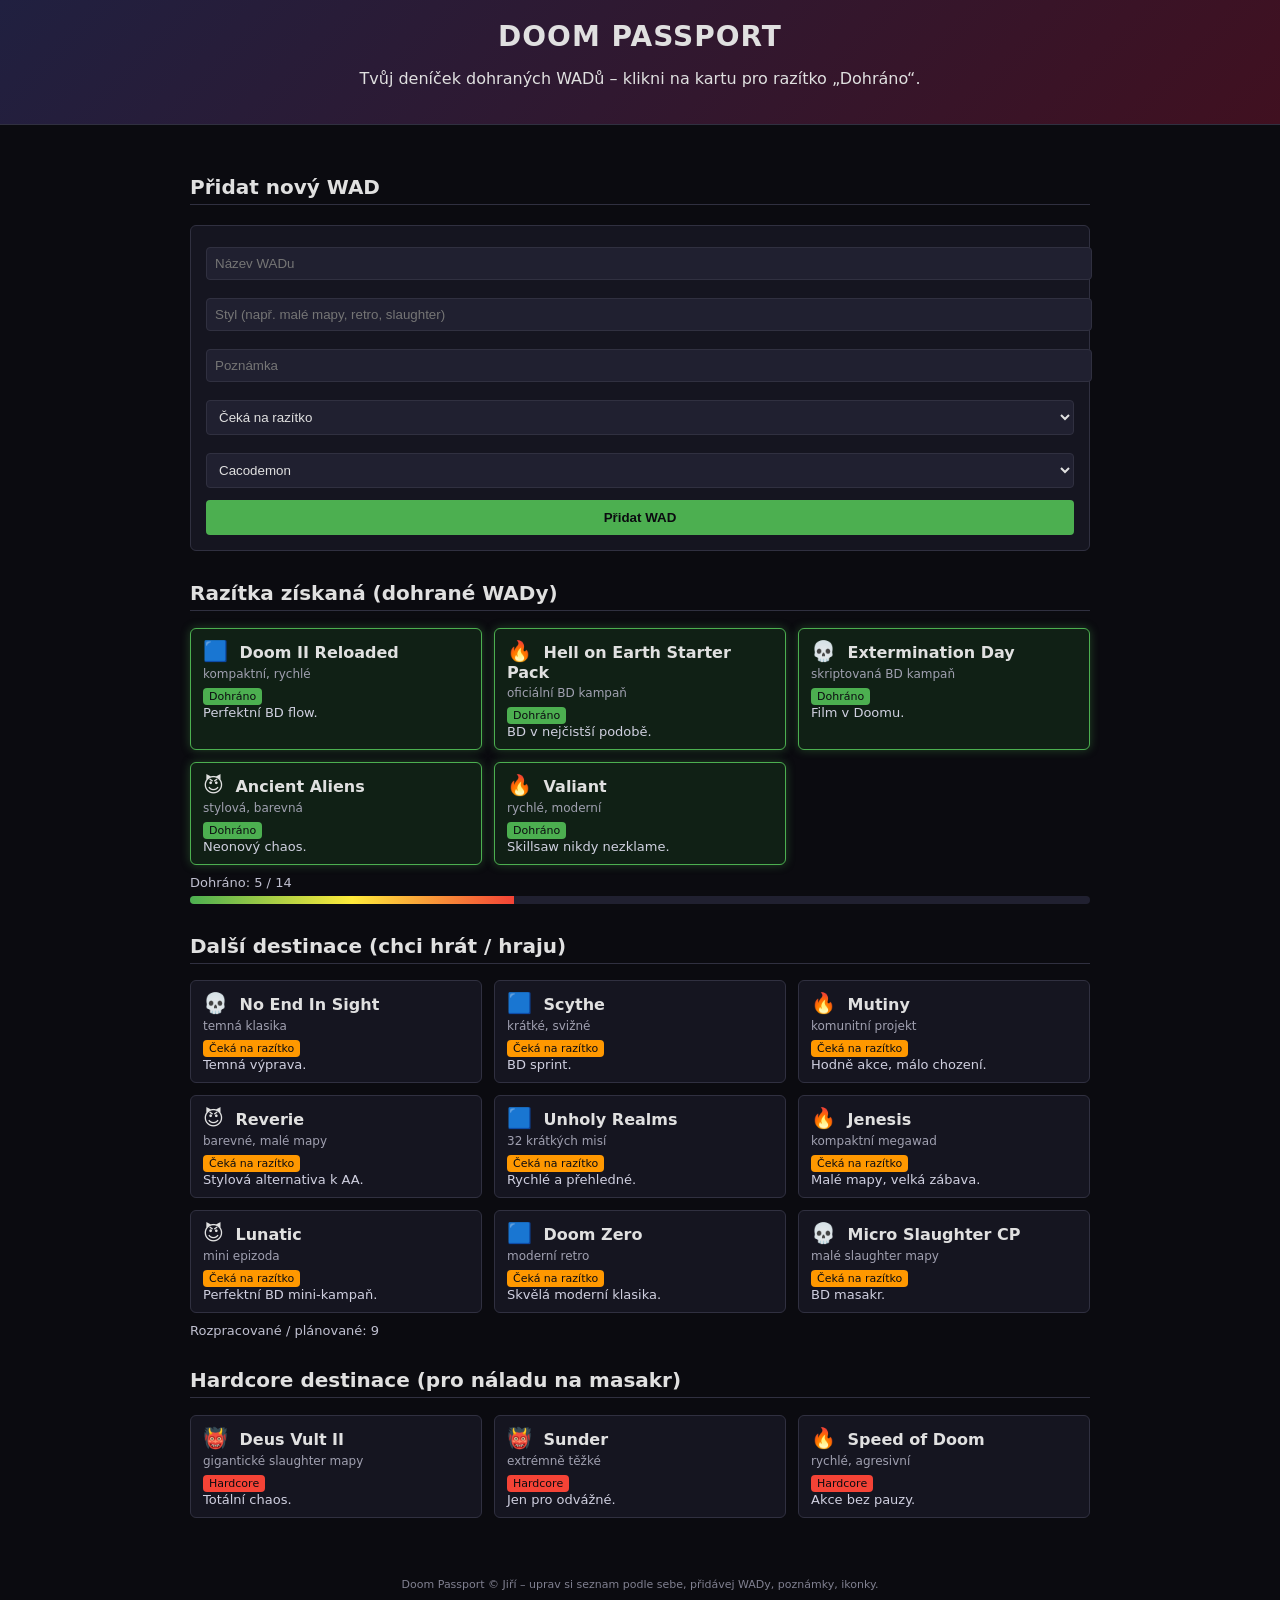
==== index.html @ 09fe2dba "Add files via upload" ====
<!DOCTYPE html>
<html lang="cs">
<head>
    <meta charset="UTF-8">
    <title>Doom Passport</title>
    <style>
        body {
            background: #0b0b10;
            color: #e0e0e0;
            font-family: system-ui, -apple-system, BlinkMacSystemFont, "Segoe UI", sans-serif;
            margin: 0;
            padding: 0;
        }

        header {
            padding: 20px;
            text-align: center;
            background: linear-gradient(135deg, #202040, #401020);
            border-bottom: 1px solid #303040;
        }

        h1 {
            margin: 0;
            font-size: 28px;
            letter-spacing: 1px;
        }

        h2 {
            margin-top: 30px;
            font-size: 20px;
            border-bottom: 1px solid #303040;
            padding-bottom: 5px;
        }

        main {
            max-width: 900px;
            margin: 0 auto;
            padding: 20px;
        }

        .section {
            margin-bottom: 30px;
        }

        .wad-list {
            display: grid;
            grid-template-columns: repeat(auto-fit, minmax(260px, 1fr));
            gap: 12px;
            margin-top: 10px;
        }

        .wad-card {
            background: #151520;
            border: 1px solid #303040;
            border-radius: 6px;
            padding: 10px 12px;
            cursor: pointer;
            transition: transform 0.1s ease, box-shadow 0.1s ease, border-color 0.1s ease;
        }

        .wad-card:hover {
            transform: translateY(-2px);
            box-shadow: 0 0 10px rgba(255, 80, 80, 0.25);
            border-color: #ff5050;
        }

        .wad-card.completed {
            background: #102015;
            border-color: #4caf50;
            box-shadow: 0 0 10px rgba(76, 175, 80, 0.35);
        }

        .wad-title {
            font-weight: 600;
            margin-bottom: 4px;
        }

        .wad-meta {
            font-size: 12px;
            color: #a0a0b0;
            margin-bottom: 4px;
        }

        .wad-note {
            font-size: 13px;
            color: #d0d0e0;
        }

        .wad-icon {
            font-size: 20px;
            margin-right: 6px;
        }

        .badge {
            display: inline-block;
            font-size: 11px;
            padding: 2px 6px;
            border-radius: 4px;
            margin-right: 4px;
        }

        .badge-completed {
            background: #4caf50;
            color: #0b0b10;
        }

        .badge-pending {
            background: #ff9800;
            color: #0b0b10;
        }

        .badge-hardcore {
            background: #f44336;
            color: #0b0b10;
        }

        .stats {
            margin-top: 10px;
            font-size: 13px;
            color: #c0c0d0;
        }

        .progress-bar {
            margin-top: 6px;
            width: 100%;
            height: 8px;
            background: #202030;
            border-radius: 4px;
            overflow: hidden;
        }

        .progress-fill {
            height: 100%;
            background: linear-gradient(90deg, #4caf50, #ffeb3b, #f44336);
            width: 0%;
            transition: width 0.2s ease;
        }

        footer {
            text-align: center;
            font-size: 11px;
            color: #808090;
            padding: 10px 0 16px;
        }

        /* Formulář */
        .add-form {
            background: #151520;
            border: 1px solid #303040;
            border-radius: 6px;
            padding: 15px;
            margin-top: 20px;
        }

        .add-form input, .add-form select {
            width: 100%;
            padding: 8px;
            margin-top: 6px;
            margin-bottom: 12px;
            background: #202030;
            border: 1px solid #303040;
            color: #e0e0e0;
            border-radius: 4px;
        }

        .add-form button {
            width: 100%;
            padding: 10px;
            background: #4caf50;
            border: none;
            border-radius: 4px;
            color: #0b0b10;
            font-weight: bold;
            cursor: pointer;
        }

        .add-form button:hover {
            background: #66d366;
        }
    </style>
</head>
<body>
<header>
    <h1>DOOM PASSPORT</h1>
    <p>Tvůj deníček dohraných WADů – klikni na kartu pro razítko „Dohráno“.</p>
</header>

<main>

    <!-- Formulář pro přidání WADu -->
    <section class="section">
        <h2>Přidat nový WAD</h2>
        <div class="add-form">
            <input id="newName" placeholder="Název WADu">
            <input id="newStyle" placeholder="Styl (např. malé mapy, retro, slaughter)">
            <input id="newNote" placeholder="Poznámka">
            <select id="newStatus">
                <option value="pending">Čeká na razítko</option>
                <option value="completed">Dohráno</option>
                <option value="hardcore">Hardcore</option>
            </select>
            <select id="newIcon">
                <option value="😈">Cacodemon</option>
                <option value="🔥">Revenant</option>
                <option value="💀">Baron</option>
                <option value="👹">Cyberdemon</option>
                <option value="🟦">Imp</option>
            </select>
            <button onclick="addWad()">Přidat WAD</button>
        </div>
    </section>

    <section class="section">
        <h2>Razítka získaná (dohrané WADy)</h2>
        <div class="wad-list" id="completed-list"></div>
        <div class="stats" id="completed-stats"></div>
        <div class="progress-bar">
            <div class="progress-fill" id="completed-progress"></div>
        </div>
    </section>

    <section class="section">
        <h2>Další destinace (chci hrát / hraju)</h2>
        <div class="wad-list" id="pending-list"></div>
        <div class="stats" id="pending-stats"></div>
    </section>

    <section class="section">
        <h2>Hardcore destinace (pro náladu na masakr)</h2>
        <div class="wad-list" id="hardcore-list"></div>
    </section>

</main>

<footer>
    Doom Passport &copy; Jiří – uprav si seznam podle sebe, přidávej WADy, poznámky, ikonky.
</footer>

<script>
    // -------------------------------
    // 1) ZÁKLADNÍ SEZNAM WADŮ
    // -------------------------------
    let wads = [
        { name: "Doom II Reloaded", status: "completed", style: "kompaktní, rychlé", note: "Perfektní BD flow.", icon: "🟦" },
        { name: "Hell on Earth Starter Pack", status: "completed", style: "oficiální BD kampaň", note: "BD v nejčistší podobě.", icon: "🔥" },
        { name: "Extermination Day", status: "completed", style: "skriptovaná BD kampaň", note: "Film v Doomu.", icon: "💀" },
        { name: "Ancient Aliens", status: "completed", style: "stylová, barevná", note: "Neonový chaos.", icon: "😈" },
        { name: "Valiant", status: "completed", style: "rychlé, moderní", note: "Skillsaw nikdy nezklame.", icon: "🔥" },

        { name: "No End In Sight", status: "pending", style: "temná klasika", note: "Temná výprava.", icon: "💀" },
        { name: "Scythe", status: "pending", style: "krátké, svižné", note: "BD sprint.", icon: "🟦" },
        { name: "Mutiny", status: "pending", style: "komunitní projekt", note: "Hodně akce, málo chození.", icon: "🔥" },
        { name: "Reverie", status: "pending", style: "barevné, malé mapy", note: "Stylová alternativa k AA.", icon: "😈" },
        { name: "Unholy Realms", status: "pending", style: "32 krátkých misí", note: "Rychlé a přehledné.", icon: "🟦" },
        { name: "Jenesis", status: "pending", style: "kompaktní megawad", note: "Malé mapy, velká zábava.", icon: "🔥" },
        { name: "Lunatic", status: "pending", style: "mini epizoda", note: "Perfektní BD mini-kampaň.", icon: "😈" },
        { name: "Doom Zero", status: "pending", style: "moderní retro", note: "Skvělá moderní klasika.", icon: "🟦" },
        { name: "Micro Slaughter CP", status: "pending", style: "malé slaughter mapy", note: "BD masakr.", icon: "💀" },

        { name: "Deus Vult II", status: "hardcore", style: "gigantické slaughter mapy", note: "Totální chaos.", icon: "👹" },
        { name: "Sunder", status: "hardcore", style: "extrémně těžké", note: "Jen pro odvážné.", icon: "👹" },
        { name: "Speed of Doom", status: "hardcore", style: "rychlé, agresivní", note: "Akce bez pauzy.", icon: "🔥" }
    ];

    // -------------------------------
    // 2) NAČTENÍ STAVU Z LOCALSTORAGE
    // -------------------------------
    function loadState() {
        const saved = localStorage.getItem("doomPassport");
        if (saved) {
            wads = JSON.parse(saved);
        }
    }

    // -------------------------------
    // 3) ULOŽENÍ STAVU DO LOCALSTORAGE
    // -------------------------------
    function saveState() {
        localStorage.setItem("doomPassport", JSON.stringify(wads));
    }

    // -------------------------------
    // 4) PŘIDÁNÍ NOVÉHO WADU
    // -------------------------------
    function addWad() {
        const name = document.getElementById("newName").value.trim();
        const style = document.getElementById("newStyle").value.trim();
        const note = document.getElementById("newNote").value.trim();
        const status = document.getElementById("newStatus").value;
        const icon = document.getElementById("newIcon").value;

        if (!name) return alert("Zadej název WADu.");

        wads.push({ name, style, note, status, icon });
        saveState();
        renderPassport();

        document.getElementById("newName").value = "";
        document.getElementById("newStyle").value = "";
        document.getElementById("newNote").value = "";
    }

    // -------------------------------
    // 5) RENDER PASSPORTU
    // -------------------------------
    function renderPassport() {
        const completedList = document.getElementById("completed-list");
        const pendingList = document.getElementById("pending-list");
        const hardcoreList = document.getElementById("hardcore-list");

        completedList.innerHTML = "";
        pendingList.innerHTML = "";
        hardcoreList.innerHTML = "";

        let completedCount = 0;
        let totalTrackable = 0;

        wads.forEach((wad, index) => {
            const card = document.createElement("div");
            card.className = "wad-card";
            card.dataset.index = index;

            if (wad.status === "completed") {
                card.classList.add("completed");
            }

            const title = document.createElement("div");
            title.className = "wad-title";
            title.innerHTML = `<span class="wad-icon">${wad.icon}</span> ${wad.name}`;

            const meta = document.createElement("div");
            meta.className = "wad-meta";
            meta.textContent = wad.style;

            const note = document.createElement("div");
            note.className = "wad-note";
            note.textContent = wad.note;

            const badge = document.createElement("span");
            badge.className = "badge";

            if (wad.status === "completed") {
                badge.classList.add("badge-completed");
                badge.textContent = "Dohráno";
            } else if (wad.status === "pending") {
                badge.classList.add("badge-pending");
                badge.textContent = "Čeká na razítko";
            } else {
                badge.classList.add("badge-hardcore");
                badge.textContent = "Hardcore";
            }

            card.appendChild(title);
            card.appendChild(meta);
            card.appendChild(badge);
            card.appendChild(note);

            // Klikání jen pro completed/pending
            if (wad.status !== "hardcore") {
                card.addEventListener("click", () => {
                    wads[index].status =
                        wads[index].status === "completed" ? "pending" : "completed";
                    saveState();
                    renderPassport();
                });
            }

            if (wad.status === "completed") {
                completedList.appendChild(card);
                completedCount++;
                totalTrackable++;
            } else if (wad.status === "pending") {
                pendingList.appendChild(card);
                totalTrackable++;
            } else {
                hardcoreList.appendChild(card);
            }
        });

        // Statistika
        const completedStats = document.getElementById("completed-stats");
        const pendingStats = document.getElementById("pending-stats");
        const progressFill = document.getElementById("completed-progress");

        completedStats.textContent = `Dohráno: ${completedCount} / ${totalTrackable}`;
        pendingStats.textContent = `Rozpracované / plánované: ${totalTrackable - completedCount}`;

        const progress = totalTrackable > 0 ? (completedCount / totalTrackable) * 100 : 0;
        progressFill.style.width = `${progress.toFixed(0)}%`;
    }

    // -------------------------------
    // 6) START
    // -------------------------------
    loadState();
    renderPassport();
</script>
</body>
</html>
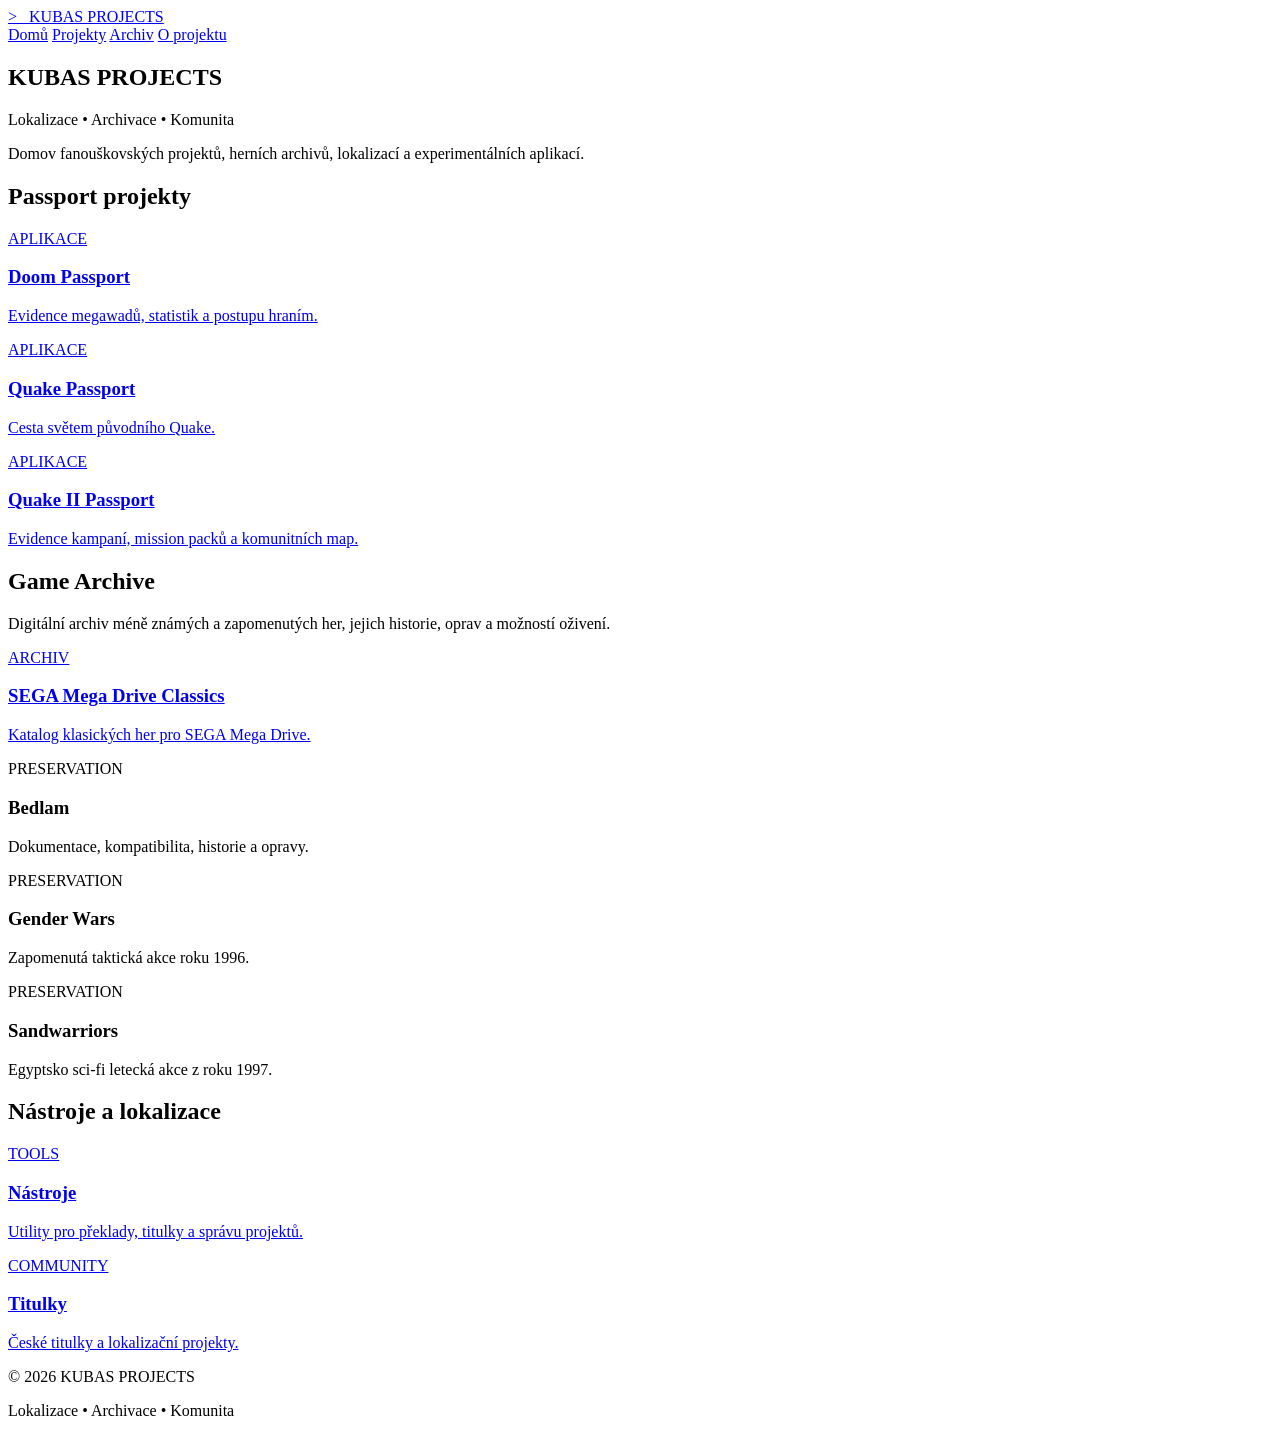
==== commit 5de7817e: "Refactor index.html for Doom Passport and Kubas Projects Updated the HTML structure and content for " ====
--- a/index.html
+++ b/index.html
@@ -2,398 +2,251 @@
 <html lang="cs">
 <head>
     <meta charset="UTF-8">
-    <title>Doom Passport</title>
-    <style>
-        body {
-            background: #0b0b10;
-            color: #e0e0e0;
-            font-family: system-ui, -apple-system, BlinkMacSystemFont, "Segoe UI", sans-serif;
-            margin: 0;
-            padding: 0;
-        }
-
-        header {
-            padding: 20px;
-            text-align: center;
-            background: linear-gradient(135deg, #202040, #401020);
-            border-bottom: 1px solid #303040;
-        }
-
-        h1 {
-            margin: 0;
-            font-size: 28px;
-            letter-spacing: 1px;
-        }
-
-        h2 {
-            margin-top: 30px;
-            font-size: 20px;
-            border-bottom: 1px solid #303040;
-            padding-bottom: 5px;
-        }
-
-        main {
-            max-width: 900px;
-            margin: 0 auto;
-            padding: 20px;
-        }
-
-        .section {
-            margin-bottom: 30px;
-        }
-
-        .wad-list {
-            display: grid;
-            grid-template-columns: repeat(auto-fit, minmax(260px, 1fr));
-            gap: 12px;
-            margin-top: 10px;
-        }
-
-        .wad-card {
-            background: #151520;
-            border: 1px solid #303040;
-            border-radius: 6px;
-            padding: 10px 12px;
-            cursor: pointer;
-            transition: transform 0.1s ease, box-shadow 0.1s ease, border-color 0.1s ease;
-        }
-
-        .wad-card:hover {
-            transform: translateY(-2px);
-            box-shadow: 0 0 10px rgba(255, 80, 80, 0.25);
-            border-color: #ff5050;
-        }
-
-        .wad-card.completed {
-            background: #102015;
-            border-color: #4caf50;
-            box-shadow: 0 0 10px rgba(76, 175, 80, 0.35);
-        }
-
-        .wad-title {
-            font-weight: 600;
-            margin-bottom: 4px;
-        }
-
-        .wad-meta {
-            font-size: 12px;
-            color: #a0a0b0;
-            margin-bottom: 4px;
-        }
-
-        .wad-note {
-            font-size: 13px;
-            color: #d0d0e0;
-        }
-
-        .wad-icon {
-            font-size: 20px;
-            margin-right: 6px;
-        }
-
-        .badge {
-            display: inline-block;
-            font-size: 11px;
-            padding: 2px 6px;
-            border-radius: 4px;
-            margin-right: 4px;
-        }
-
-        .badge-completed {
-            background: #4caf50;
-            color: #0b0b10;
-        }
-
-        .badge-pending {
-            background: #ff9800;
-            color: #0b0b10;
-        }
-
-        .badge-hardcore {
-            background: #f44336;
-            color: #0b0b10;
-        }
-
-        .stats {
-            margin-top: 10px;
-            font-size: 13px;
-            color: #c0c0d0;
-        }
-
-        .progress-bar {
-            margin-top: 6px;
-            width: 100%;
-            height: 8px;
-            background: #202030;
-            border-radius: 4px;
-            overflow: hidden;
-        }
-
-        .progress-fill {
-            height: 100%;
-            background: linear-gradient(90deg, #4caf50, #ffeb3b, #f44336);
-            width: 0%;
-            transition: width 0.2s ease;
-        }
-
-        footer {
-            text-align: center;
-            font-size: 11px;
-            color: #808090;
-            padding: 10px 0 16px;
-        }
-
-        /* Formulář */
-        .add-form {
-            background: #151520;
-            border: 1px solid #303040;
-            border-radius: 6px;
-            padding: 15px;
-            margin-top: 20px;
-        }
-
-        .add-form input, .add-form select {
-            width: 100%;
-            padding: 8px;
-            margin-top: 6px;
-            margin-bottom: 12px;
-            background: #202030;
-            border: 1px solid #303040;
-            color: #e0e0e0;
-            border-radius: 4px;
-        }
-
-        .add-form button {
-            width: 100%;
-            padding: 10px;
-            background: #4caf50;
-            border: none;
-            border-radius: 4px;
-            color: #0b0b10;
-            font-weight: bold;
-            cursor: pointer;
-        }
-
-        .add-form button:hover {
-            background: #66d366;
-        }
-    </style>
+    <meta name="viewport" content="width=device-width, initial-scale=1.0">
+    <title>KUBAS PROJECTS</title>
+
+    <meta name="description"
+          content="Lokalizace, archivace a komunitní herní projekty.">
+
+    <link rel="stylesheet" href="css/style.css">
 </head>
 <body>
-<header>
-    <h1>DOOM PASSPORT</h1>
-    <p>Tvůj deníček dohraných WADů – klikni na kartu pro razítko „Dohráno“.</p>
+
+<header class="site-header">
+
+    <div class="container">
+
+        <a href="/" class="logo">
+            <span class="logo-symbol">&gt;_</span>
+            <span class="logo-text">KUBAS PROJECTS</span>
+        </a>
+
+        <nav class="main-nav">
+            <a href="/">Domů</a>
+            <a href="#projects">Projekty</a>
+            <a href="#archive">Archiv</a>
+            <a href="about/">O projektu</a>
+        </nav>
+
+    </div>
+
 </header>
 
 <main>
 
-    <!-- Formulář pro přidání WADu -->
+    <section class="hero">
+
+        <div class="container">
+
+            <h1>KUBAS PROJECTS</h1>
+
+            <p class="tagline">
+                Lokalizace • Archivace • Komunita
+            </p>
+
+            <p class="hero-text">
+                Domov fanouškovských projektů, herních archivů,
+                lokalizací a experimentálních aplikací.
+            </p>
+
+        </div>
+
+    </section>
+
+    <section id="projects" class="section">
+
+        <div class="container">
+
+            <h2>Passport projekty</h2>
+
+            <div class="project-grid">
+
+                <a href="doom-passport/" class="project-card">
+
+                    <div class="project-type">
+                        APLIKACE
+                    </div>
+
+                    <h3>Doom Passport</h3>
+
+                    <p>
+                        Evidence megawadů, statistik
+                        a postupu hraním.
+                    </p>
+
+                </a>
+
+                <a href="quake-passport/" class="project-card">
+
+                    <div class="project-type">
+                        APLIKACE
+                    </div>
+
+                    <h3>Quake Passport</h3>
+
+                    <p>
+                        Cesta světem původního Quake.
+                    </p>
+
+                </a>
+
+                <a href="quake2-passport/" class="project-card">
+
+                    <div class="project-type">
+                        APLIKACE
+                    </div>
+
+                    <h3>Quake II Passport</h3>
+
+                    <p>
+                        Evidence kampaní, mission packů
+                        a komunitních map.
+                    </p>
+
+                </a>
+
+            </div>
+
+        </div>
+
+    </section>
+
+    <section id="archive" class="section">
+
+        <div class="container">
+
+            <h2>Game Archive</h2>
+
+            <p class="section-description">
+                Digitální archiv méně známých a zapomenutých her,
+                jejich historie, oprav a možností oživení.
+            </p>
+
+            <div class="project-grid">
+
+                <a href="sega-archive/" class="project-card">
+
+                    <div class="project-type">
+                        ARCHIV
+                    </div>
+
+                    <h3>SEGA Mega Drive Classics</h3>
+
+                    <p>
+                        Katalog klasických her pro SEGA Mega Drive.
+                    </p>
+
+                </a>
+
+                <div class="project-card">
+
+                    <div class="project-type">
+                        PRESERVATION
+                    </div>
+
+                    <h3>Bedlam</h3>
+
+                    <p>
+                        Dokumentace, kompatibilita,
+                        historie a opravy.
+                    </p>
+
+                </div>
+
+                <div class="project-card">
+
+                    <div class="project-type">
+                        PRESERVATION
+                    </div>
+
+                    <h3>Gender Wars</h3>
+
+                    <p>
+                        Zapomenutá taktická akce roku 1996.
+                    </p>
+
+                </div>
+
+                <div class="project-card">
+
+                    <div class="project-type">
+                        PRESERVATION
+                    </div>
+
+                    <h3>Sandwarriors</h3>
+
+                    <p>
+                        Egyptsko sci-fi letecká akce z roku 1997.
+                    </p>
+
+                </div>
+
+            </div>
+
+        </div>
+
+    </section>
+
     <section class="section">
-        <h2>Přidat nový WAD</h2>
-        <div class="add-form">
-            <input id="newName" placeholder="Název WADu">
-            <input id="newStyle" placeholder="Styl (např. malé mapy, retro, slaughter)">
-            <input id="newNote" placeholder="Poznámka">
-            <select id="newStatus">
-                <option value="pending">Čeká na razítko</option>
-                <option value="completed">Dohráno</option>
-                <option value="hardcore">Hardcore</option>
-            </select>
-            <select id="newIcon">
-                <option value="😈">Cacodemon</option>
-                <option value="🔥">Revenant</option>
-                <option value="💀">Baron</option>
-                <option value="👹">Cyberdemon</option>
-                <option value="🟦">Imp</option>
-            </select>
-            <button onclick="addWad()">Přidat WAD</button>
-        </div>
-    </section>
-
-    <section class="section">
-        <h2>Razítka získaná (dohrané WADy)</h2>
-        <div class="wad-list" id="completed-list"></div>
-        <div class="stats" id="completed-stats"></div>
-        <div class="progress-bar">
-            <div class="progress-fill" id="completed-progress"></div>
-        </div>
-    </section>
-
-    <section class="section">
-        <h2>Další destinace (chci hrát / hraju)</h2>
-        <div class="wad-list" id="pending-list"></div>
-        <div class="stats" id="pending-stats"></div>
-    </section>
-
-    <section class="section">
-        <h2>Hardcore destinace (pro náladu na masakr)</h2>
-        <div class="wad-list" id="hardcore-list"></div>
+
+        <div class="container">
+
+            <h2>Nástroje a lokalizace</h2>
+
+            <div class="project-grid">
+
+                <a href="tools/" class="project-card">
+
+                    <div class="project-type">
+                        TOOLS
+                    </div>
+
+                    <h3>Nástroje</h3>
+
+                    <p>
+                        Utility pro překlady, titulky
+                        a správu projektů.
+                    </p>
+
+                </a>
+
+                <a href="subtitles/" class="project-card">
+
+                    <div class="project-type">
+                        COMMUNITY
+                    </div>
+
+                    <h3>Titulky</h3>
+
+                    <p>
+                        České titulky a lokalizační projekty.
+                    </p>
+
+                </a>
+
+            </div>
+
+        </div>
+
     </section>
 
 </main>
 
-<footer>
-    Doom Passport &copy; Jiří – uprav si seznam podle sebe, přidávej WADy, poznámky, ikonky.
+<footer class="site-footer">
+
+    <div class="container">
+
+        <p>
+            © 2026 KUBAS PROJECTS
+        </p>
+
+        <p>
+            Lokalizace • Archivace • Komunita
+        </p>
+
+    </div>
+
 </footer>
 
-<script>
-    // -------------------------------
-    // 1) ZÁKLADNÍ SEZNAM WADŮ
-    // -------------------------------
-    let wads = [
-        { name: "Doom II Reloaded", status: "completed", style: "kompaktní, rychlé", note: "Perfektní BD flow.", icon: "🟦" },
-        { name: "Hell on Earth Starter Pack", status: "completed", style: "oficiální BD kampaň", note: "BD v nejčistší podobě.", icon: "🔥" },
-        { name: "Extermination Day", status: "completed", style: "skriptovaná BD kampaň", note: "Film v Doomu.", icon: "💀" },
-        { name: "Ancient Aliens", status: "completed", style: "stylová, barevná", note: "Neonový chaos.", icon: "😈" },
-        { name: "Valiant", status: "completed", style: "rychlé, moderní", note: "Skillsaw nikdy nezklame.", icon: "🔥" },
-
-        { name: "No End In Sight", status: "pending", style: "temná klasika", note: "Temná výprava.", icon: "💀" },
-        { name: "Scythe", status: "pending", style: "krátké, svižné", note: "BD sprint.", icon: "🟦" },
-        { name: "Mutiny", status: "pending", style: "komunitní projekt", note: "Hodně akce, málo chození.", icon: "🔥" },
-        { name: "Reverie", status: "pending", style: "barevné, malé mapy", note: "Stylová alternativa k AA.", icon: "😈" },
-        { name: "Unholy Realms", status: "pending", style: "32 krátkých misí", note: "Rychlé a přehledné.", icon: "🟦" },
-        { name: "Jenesis", status: "pending", style: "kompaktní megawad", note: "Malé mapy, velká zábava.", icon: "🔥" },
-        { name: "Lunatic", status: "pending", style: "mini epizoda", note: "Perfektní BD mini-kampaň.", icon: "😈" },
-        { name: "Doom Zero", status: "pending", style: "moderní retro", note: "Skvělá moderní klasika.", icon: "🟦" },
-        { name: "Micro Slaughter CP", status: "pending", style: "malé slaughter mapy", note: "BD masakr.", icon: "💀" },
-
-        { name: "Deus Vult II", status: "hardcore", style: "gigantické slaughter mapy", note: "Totální chaos.", icon: "👹" },
-        { name: "Sunder", status: "hardcore", style: "extrémně těžké", note: "Jen pro odvážné.", icon: "👹" },
-        { name: "Speed of Doom", status: "hardcore", style: "rychlé, agresivní", note: "Akce bez pauzy.", icon: "🔥" }
-    ];
-
-    // -------------------------------
-    // 2) NAČTENÍ STAVU Z LOCALSTORAGE
-    // -------------------------------
-    function loadState() {
-        const saved = localStorage.getItem("doomPassport");
-        if (saved) {
-            wads = JSON.parse(saved);
-        }
-    }
-
-    // -------------------------------
-    // 3) ULOŽENÍ STAVU DO LOCALSTORAGE
-    // -------------------------------
-    function saveState() {
-        localStorage.setItem("doomPassport", JSON.stringify(wads));
-    }
-
-    // -------------------------------
-    // 4) PŘIDÁNÍ NOVÉHO WADU
-    // -------------------------------
-    function addWad() {
-        const name = document.getElementById("newName").value.trim();
-        const style = document.getElementById("newStyle").value.trim();
-        const note = document.getElementById("newNote").value.trim();
-        const status = document.getElementById("newStatus").value;
-        const icon = document.getElementById("newIcon").value;
-
-        if (!name) return alert("Zadej název WADu.");
-
-        wads.push({ name, style, note, status, icon });
-        saveState();
-        renderPassport();
-
-        document.getElementById("newName").value = "";
-        document.getElementById("newStyle").value = "";
-        document.getElementById("newNote").value = "";
-    }
-
-    // -------------------------------
-    // 5) RENDER PASSPORTU
-    // -------------------------------
-    function renderPassport() {
-        const completedList = document.getElementById("completed-list");
-        const pendingList = document.getElementById("pending-list");
-        const hardcoreList = document.getElementById("hardcore-list");
-
-        completedList.innerHTML = "";
-        pendingList.innerHTML = "";
-        hardcoreList.innerHTML = "";
-
-        let completedCount = 0;
-        let totalTrackable = 0;
-
-        wads.forEach((wad, index) => {
-            const card = document.createElement("div");
-            card.className = "wad-card";
-            card.dataset.index = index;
-
-            if (wad.status === "completed") {
-                card.classList.add("completed");
-            }
-
-            const title = document.createElement("div");
-            title.className = "wad-title";
-            title.innerHTML = `<span class="wad-icon">${wad.icon}</span> ${wad.name}`;
-
-            const meta = document.createElement("div");
-            meta.className = "wad-meta";
-            meta.textContent = wad.style;
-
-            const note = document.createElement("div");
-            note.className = "wad-note";
-            note.textContent = wad.note;
-
-            const badge = document.createElement("span");
-            badge.className = "badge";
-
-            if (wad.status === "completed") {
-                badge.classList.add("badge-completed");
-                badge.textContent = "Dohráno";
-            } else if (wad.status === "pending") {
-                badge.classList.add("badge-pending");
-                badge.textContent = "Čeká na razítko";
-            } else {
-                badge.classList.add("badge-hardcore");
-                badge.textContent = "Hardcore";
-            }
-
-            card.appendChild(title);
-            card.appendChild(meta);
-            card.appendChild(badge);
-            card.appendChild(note);
-
-            // Klikání jen pro completed/pending
-            if (wad.status !== "hardcore") {
-                card.addEventListener("click", () => {
-                    wads[index].status =
-                        wads[index].status === "completed" ? "pending" : "completed";
-                    saveState();
-                    renderPassport();
-                });
-            }
-
-            if (wad.status === "completed") {
-                completedList.appendChild(card);
-                completedCount++;
-                totalTrackable++;
-            } else if (wad.status === "pending") {
-                pendingList.appendChild(card);
-                totalTrackable++;
-            } else {
-                hardcoreList.appendChild(card);
-            }
-        });
-
-        // Statistika
-        const completedStats = document.getElementById("completed-stats");
-        const pendingStats = document.getElementById("pending-stats");
-        const progressFill = document.getElementById("completed-progress");
-
-        completedStats.textContent = `Dohráno: ${completedCount} / ${totalTrackable}`;
-        pendingStats.textContent = `Rozpracované / plánované: ${totalTrackable - completedCount}`;
-
-        const progress = totalTrackable > 0 ? (completedCount / totalTrackable) * 100 : 0;
-        progressFill.style.width = `${progress.toFixed(0)}%`;
-    }
-
-    // -------------------------------
-    // 6) START
-    // -------------------------------
-    loadState();
-    renderPassport();
-</script>
 </body>
-</html>+</html>
